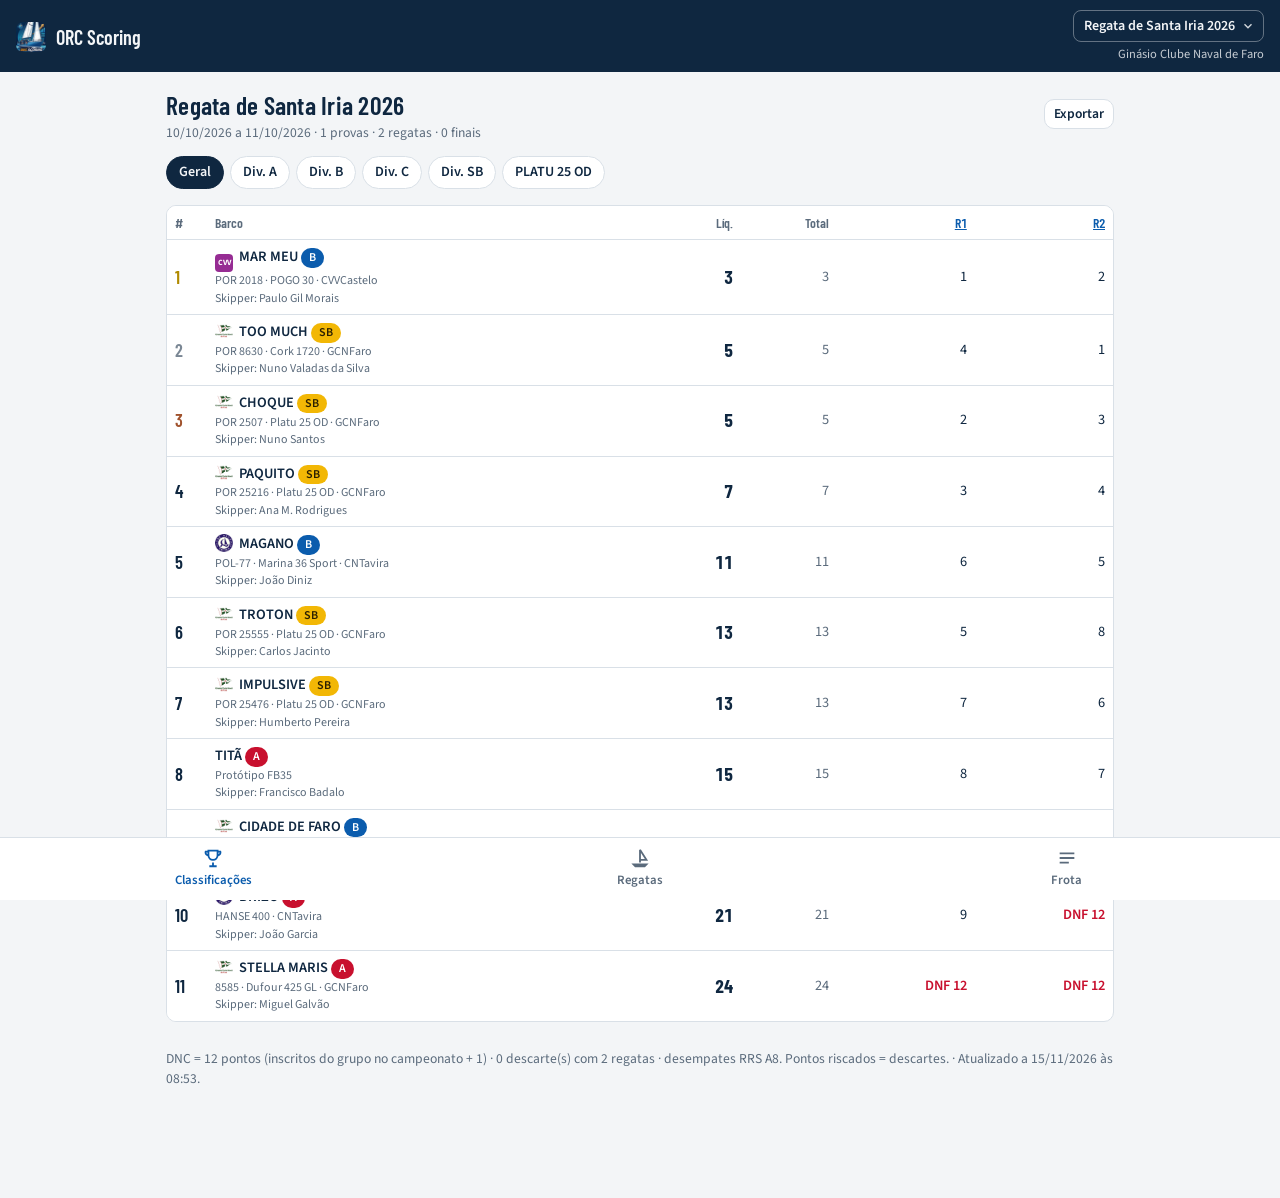
==== docs/index.html @ 65299225 "Nome da regata opcional (provas de regata única mostram o nome da prova) Co-Authored-By: Claude Opus" ====
<!DOCTYPE html>
<html lang="pt-PT">
<head>
<meta charset="utf-8">
<meta name="viewport" content="width=device-width, initial-scale=1, viewport-fit=cover">
<title>ORC Scoring</title>
<link rel="icon" href="img/icon-64.png" type="image/png">
<link rel="apple-touch-icon" href="img/apple-touch-icon.png">
<link rel="manifest" href="manifest.json">
<meta name="apple-mobile-web-app-title" content="ORC Scoring">
<meta name="theme-color" content="#0f2740">
<link rel="preconnect" href="https://fonts.googleapis.com">
<link rel="preconnect" href="https://fonts.gstatic.com" crossorigin>
<link href="https://fonts.googleapis.com/css2?family=Barlow+Condensed:wght@500;600;700&family=Source+Sans+3:wght@400;600;700&display=swap" rel="stylesheet">
<link rel="stylesheet" href="style.css?v=202611150919">
</head>
<body>
<header class="top" style="padding-top: max(10px, env(safe-area-inset-top));">
  <img class="burgee" src="img/icon-64.png" alt="">
  <div class="t">ORC Scoring</div>
  <div class="ctx"><label class="ctxBtn"><span id="ctxLabel">—</span><svg viewBox="0 0 24 24" fill="none" stroke="currentColor" stroke-width="2.4" aria-hidden="true"><path d="M6 9l6 6 6-6"/></svg><select id="ctxSel" aria-label="Campeonato"></select></label><div class="s" id="clubName"></div></div>
</header>
<main id="view"><div class="empty">A carregar dados…</div></main>
<nav class="bottom" id="nav">
  <a href="#classificacao" data-r="classificacao"><svg viewBox="0 0 24 24" fill="none" stroke="currentColor" stroke-width="2"><path d="M8 21h8M12 17v4M7 4h10v5a5 5 0 0 1-10 0z"/><path d="M17 5h3a3 3 0 0 1-3 4M7 5H4a3 3 0 0 0 3 4"/></svg>Classificações</a>
  <a href="#regatas" data-r="regatas"><svg viewBox="0 0 24 24" fill="none" stroke="currentColor" stroke-width="2"><path d="M12 3v14M12 3l7 11h-7M5 19h14l-2 2H7z"/></svg>Regatas</a>
  <a href="#frota" data-r="frota"><svg viewBox="0 0 24 24" fill="none" stroke="currentColor" stroke-width="2"><path d="M4 7h16M4 12h16M4 17h10"/></svg>Frota</a>
</nav>
<dialog id="dlg"><div class="dh"><h3 id="dlgT"></h3><button class="btn sm" id="dlgX" type="button">Fechar</button></div><div class="db" id="dlgB"></div></dialog>
<script src="engine.js?v=202611150919"></script>
<script src="app.js?v=202611150919"></script>
</body>
</html>
---- docs/style.css ----
:root {
  /* Painel de regata: tinta azul-marinho, papel claro, bandeiras de sinais como acentos. Layout: uma coluna, barra de navegação em baixo. */
  --bg: #f3f5f7;
  --surface: #ffffff;
  --ink: #0f2740;
  --muted: #5b6b7c;
  --line: #d9e0e7;
  --accent: #0b5cad;
  --accent-ink: #ffffff;
  --flag-y: #f2b705;
  --flag-r: #c8102e;
  --ok: #1d7a46;
  --warn: #a15c00;
  --chip: #e8eef5;
  --disc: #8a97a5;
  --font-display: "Barlow Condensed", "Arial Narrow", system-ui, sans-serif;
  --font-body: "Source Sans 3", "Segoe UI", system-ui, sans-serif;
  color-scheme: light;
}
@media (prefers-color-scheme: dark) {
  :root:not([data-theme="light"]) {
    --bg: #0b1622; --surface: #12212f; --ink: #e7eef5; --muted: #9db0c2; --line: #233648;
    --accent: #5ea8f2; --accent-ink: #06121e; --chip: #1b2f42; --ok: #4cc283; --warn: #f0b04a; --disc: #6f8193;
    color-scheme: dark;
  }
}
:root[data-theme="dark"] {
  --bg: #0b1622; --surface: #12212f; --ink: #e7eef5; --muted: #9db0c2; --line: #233648;
  --accent: #5ea8f2; --accent-ink: #06121e; --chip: #1b2f42; --ok: #4cc283; --warn: #f0b04a; --disc: #6f8193;
  color-scheme: dark;
}
* { box-sizing: border-box; }
html, body { margin: 0; height: 100%; }
body { background: var(--bg); color: var(--ink); font: 16px/1.45 var(--font-body); -webkit-text-size-adjust: 100%; }
button, input, select, textarea { font: inherit; color: inherit; }
a { color: var(--accent); }
h1, h2, h3 { font-family: var(--font-display); font-weight: 600; letter-spacing: .01em; margin: 0; text-wrap: balance; }
h1 { font-size: 1.6rem; } h2 { font-size: 1.3rem; } h3 { font-size: 1.1rem; }
.num, td.n, .tab { font-variant-numeric: tabular-nums; }

header.top { position: sticky; top: 0; z-index: 5; background: #0f2740; color: #f3f5f7; padding: 10px 16px 8px; display: flex; align-items: center; gap: 10px; }
header.top .burgee { width: 30px; height: 30px; flex: none; border-radius: 7px; }
header.top .t { font-family: var(--font-display); font-size: 1.25rem; font-weight: 600; line-height: 1.1; }
header.top .ctx { margin-left: auto; min-width: 0; max-width: 70%; display: flex; flex-direction: column; align-items: flex-end; gap: 3px; }
header.top .s { font-size: .78rem; opacity: .8; text-align: right; overflow: hidden; text-overflow: ellipsis; white-space: nowrap; max-width: 100%; }
.ctxBtn { position: relative; display: inline-flex; align-items: center; gap: 6px; max-width: 100%; min-width: 0; border: 1px solid rgba(255,255,255,.35); border-radius: 8px; padding: 5px 8px 5px 10px; font-size: .88rem; font-weight: 600; cursor: pointer; }
.ctxBtn:focus-within { outline: 2px solid #5ea8f2; outline-offset: 2px; }
#ctxLabel { overflow: hidden; text-overflow: ellipsis; white-space: nowrap; text-align: right; }
.ctxBtn svg { width: 14px; height: 14px; flex: none; opacity: .85; }
/* o seletor nativo fica invisível por cima: ao tocar abre a lista do sistema */
.ctxBtn select { position: absolute; inset: 0; width: 100%; height: 100%; opacity: 0; cursor: pointer; font-size: 16px; -webkit-appearance: none; appearance: none; }
.ctxBtn select option { color: #0f2740; }

main { max-width: 980px; margin: 0 auto; padding: 14px 16px 96px; display: flex; flex-direction: column; gap: 14px; }
nav.bottom { position: fixed; bottom: 0; left: 0; right: 0; z-index: 6; display: grid; grid-template-columns: repeat(3, 1fr); background: var(--surface); border-top: 1px solid var(--line); padding-bottom: env(safe-area-inset-bottom); }
nav.bottom a { text-align: center; padding: 9px 4px 10px; text-decoration: none; color: var(--muted); font-size: .8rem; font-weight: 600; display: flex; flex-direction: column; align-items: center; gap: 2px; }
nav.bottom a svg { width: 22px; height: 22px; }
nav.bottom a.on { color: var(--accent); }

.card { background: var(--surface); border: 1px solid var(--line); border-radius: 12px; padding: 14px; display: flex; flex-direction: column; gap: 10px; }
.row { display: flex; gap: 8px; align-items: center; flex-wrap: wrap; }
.spread { justify-content: space-between; }
.muted { color: var(--muted); }
.small { font-size: .85rem; }
.chip { display: inline-block; padding: 1px 8px; border-radius: 99px; background: var(--chip); font-size: .75rem; font-weight: 600; white-space: nowrap; }
.chip.div-A { background: #c8102e; color: #fff; } .chip.div-B { background: #0b5cad; color: #fff; }
.chip.div-C { background: #1d7a46; color: #fff; } .chip.div-SB { background: #f2b705; color: #2a1f00; }
.chip.div-OPEN { background: #6b4fa0; color: #fff; }
.chip.k-orc { background: #dbeafe; color: #0b3b75; } .chip.k-teste { background: #fff3c4; color: #5c4500; }
.chip.k-copiado, .chip.k-derivado { background: #ffe1d6; color: #7a2a0a; } .chip.k-manual { background: #eee; color: #444; }
.chip.k-classe { background: #e0f2e9; color: #134d2d; }
.chip.st-final { background: var(--ok); color: #fff; } .chip.st-provisoria { background: var(--flag-y); color: #2a1f00; }

.tabs { display: flex; gap: 6px; overflow-x: auto; padding-bottom: 2px; }
.tabs button { border: 1px solid var(--line); background: var(--surface); border-radius: 99px; padding: 5px 12px; font-size: .88rem; font-weight: 600; white-space: nowrap; cursor: pointer; }
.tabs button.on { background: var(--ink); color: var(--bg); border-color: var(--ink); }

.btn { border: 1px solid var(--line); background: var(--surface); border-radius: 10px; padding: 8px 12px; font-weight: 600; cursor: pointer; }
.btn.pri { background: var(--accent); color: var(--accent-ink); border-color: var(--accent); }
.btn.dang { color: var(--flag-r); }
.btn.sm { padding: 4px 9px; font-size: .85rem; }
.btn:disabled { opacity: .5; cursor: default; }
button:focus-visible, a:focus-visible, input:focus-visible, select:focus-visible { outline: 2px solid var(--accent); outline-offset: 2px; }

.scroll { overflow-x: auto; -webkit-overflow-scrolling: touch; border-radius: 10px; border: 1px solid var(--line); background: var(--surface); }
table { border-collapse: collapse; width: 100%; font-size: .9rem; }
th { font-family: var(--font-display); font-weight: 600; text-align: left; font-size: .85rem; color: var(--muted); padding: 7px 8px; border-bottom: 1px solid var(--line); white-space: nowrap; background: var(--surface); }
td { padding: 7px 8px; border-bottom: 1px solid var(--line); white-space: nowrap; }
tr:last-child td { border-bottom: 0; }
td.n, th.n { text-align: right; font-variant-numeric: tabular-nums; }
td.pos { font-family: var(--font-display); font-size: 1.15rem; font-weight: 600; width: 2.2em; }
td.boat { font-weight: 600; }
td.boat .sub { display: block; font-weight: 400; font-size: .75rem; color: var(--muted); }
.sticky { position: sticky; left: 0; background: var(--surface); z-index: 1; }
td.disc { color: var(--disc); }
td.disc span { text-decoration: line-through; }
td.code { color: var(--flag-r); font-weight: 600; }
td.net { font-family: var(--font-display); font-size: 1.15rem; font-weight: 700; }
tr.podium-1 td.pos { color: #b08a00; } tr.podium-2 td.pos { color: #7a8794; } tr.podium-3 td.pos { color: #a0522d; }

.list { display: flex; flex-direction: column; gap: 8px; }
.item { background: var(--surface); border: 1px solid var(--line); border-radius: 12px; padding: 11px 13px; display: flex; gap: 10px; align-items: center; text-decoration: none; color: inherit; }
.item .grow { flex: 1; min-width: 0; }
.item .title { font-weight: 700; }
.item .meta { font-size: .82rem; color: var(--muted); }
.item .idx { font-family: var(--font-display); font-size: 1.3rem; width: 2em; text-align: center; color: var(--muted); }

.warn { border-left: 4px solid var(--warn); background: color-mix(in srgb, var(--warn) 10%, var(--surface)); padding: 8px 10px; border-radius: 8px; font-size: .88rem; }
.info { border-left: 4px solid var(--accent); background: color-mix(in srgb, var(--accent) 8%, var(--surface)); padding: 8px 10px; border-radius: 8px; font-size: .88rem; }

label.f { display: flex; flex-direction: column; gap: 3px; font-size: .8rem; font-weight: 600; color: var(--muted); flex: 1 1 140px; }
label.f input, label.f select, label.f textarea { font-size: 1rem; font-weight: 400; color: var(--ink); padding: 7px 9px; border: 1px solid var(--line); border-radius: 8px; background: var(--bg); min-width: 0; }
.grid-f { display: flex; flex-wrap: wrap; gap: 10px; }
.fin-row { display: grid; grid-template-columns: 1fr 104px 84px 30px; gap: 6px; align-items: center; }
.fin-row select, .fin-row input { padding: 7px 6px; border: 1px solid var(--line); border-radius: 8px; background: var(--bg); min-width: 0; width: 100%; }
.fin-row .x { border: 0; background: none; color: var(--flag-r); font-size: 1.2rem; cursor: pointer; }
.photo img { max-width: 100%; border-radius: 10px; border: 1px solid var(--line); }
.empty { text-align: center; color: var(--muted); padding: 24px 8px; }
.kpis { display: grid; grid-template-columns: repeat(3, 1fr); gap: 8px; }
.kpi { background: var(--surface); border: 1px solid var(--line); border-radius: 12px; padding: 9px 11px; }
.kpi b { display: block; font-family: var(--font-display); font-size: 1.5rem; line-height: 1.1; }
.kpi span { font-size: .78rem; color: var(--muted); }
dialog { border: 1px solid var(--line); border-radius: 14px; padding: 0; width: min(560px, 94vw); background: var(--surface); color: var(--ink); }
dialog::backdrop { background: rgba(5, 15, 25, .55); }
dialog .dh { padding: 12px 14px; border-bottom: 1px solid var(--line); display: flex; justify-content: space-between; align-items: center; }
dialog .db { padding: 14px; display: flex; flex-direction: column; gap: 10px; max-height: 70vh; overflow: auto; }
.toast { position: fixed; inset: auto; top: max(12px, env(safe-area-inset-top)); right: 12px; left: auto; bottom: auto; margin: 0; max-width: min(360px, calc(100vw - 24px)); border: 0; background: var(--ink); color: var(--bg); padding: 10px 14px; border-radius: 10px; font-size: .9rem; z-index: 1000; box-shadow: 0 6px 20px rgba(0, 0, 0, .25); }
@media (prefers-reduced-motion: no-preference) { .toast { animation: toastIn .2s ease-out; } @keyframes toastIn { from { transform: translateY(-8px); opacity: .4; } } }
@media (min-width: 700px) { .kpis { grid-template-columns: repeat(4, 1fr); } }

.clogo { width: 18px; height: 18px; border-radius: 4px; vertical-align: -4px; margin-right: 6px; object-fit: contain; display: inline-flex; align-items: center; justify-content: center; font: 700 8px/1 var(--font-body); color: #fff; letter-spacing: -.02em; flex: none; }
img.clogo { background: #fff; }
.clogo.big { width: 36px; height: 36px; border-radius: 8px; font-size: 12px; margin-right: 0; }
/* telemóvel: título mais pequeno e o nome do evento pode ocupar 2 linhas (alinhado à direita) */
@media (max-width: 480px) {
  header.top .t { font-size: 1.05rem; white-space: nowrap; }
  header.top .ctx { max-width: 64%; }
  #ctxLabel { white-space: normal; display: -webkit-box; -webkit-line-clamp: 2; -webkit-box-orient: vertical; line-height: 1.2; }
}
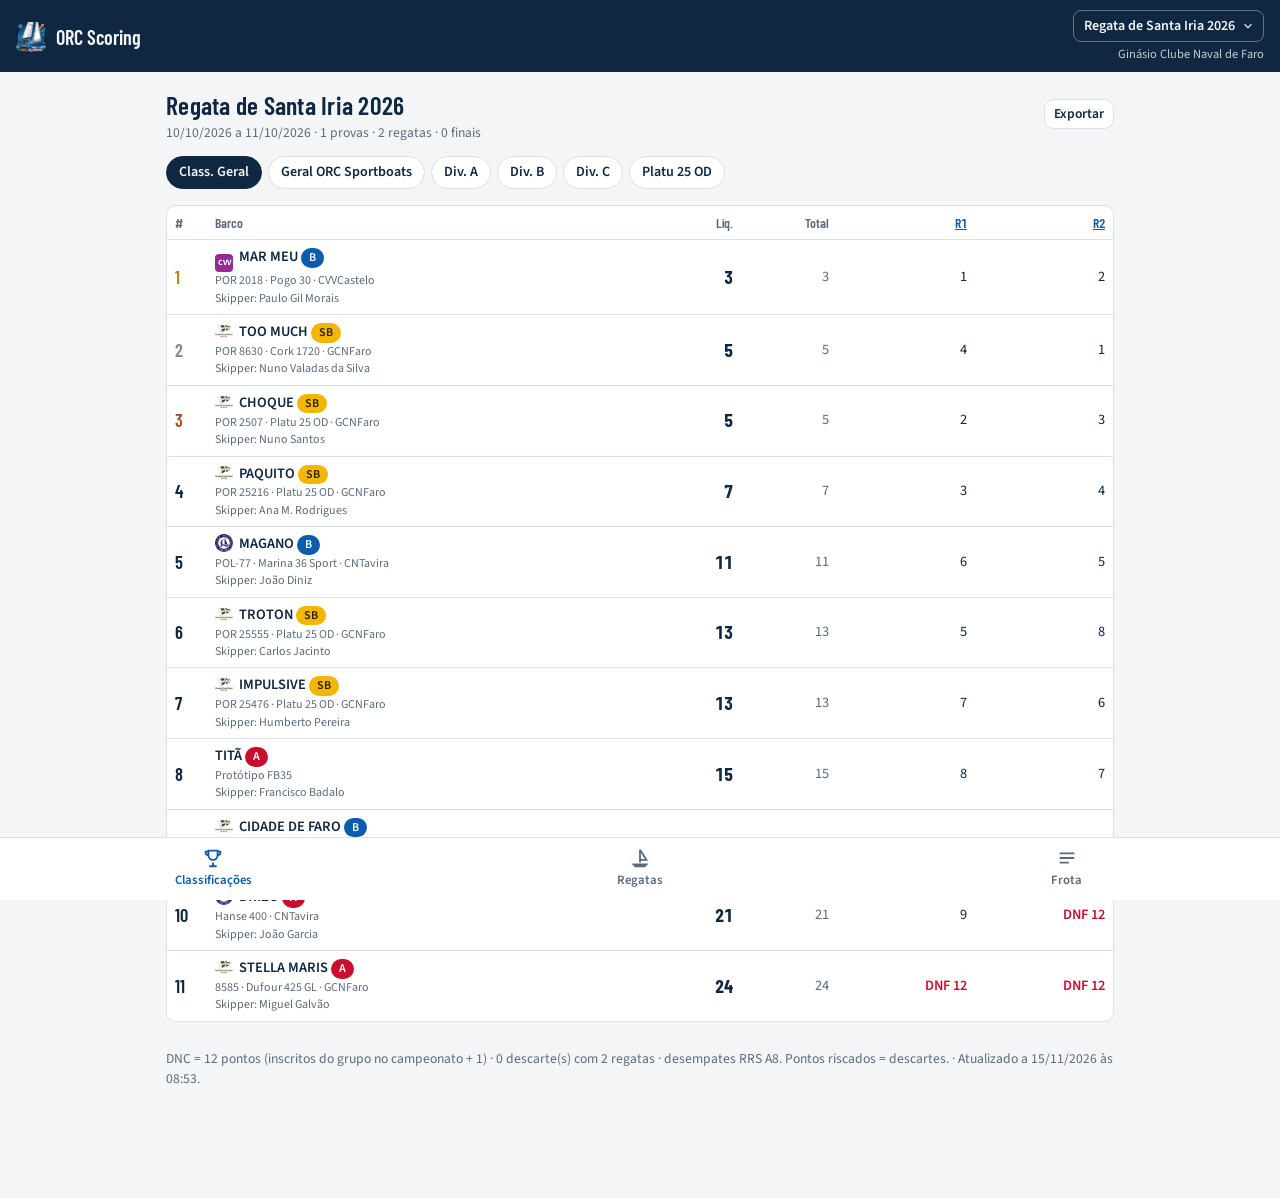
==== commit 6186682a: "Separadores Class. Geral, Cruzeiros, Sportboats, Open, Div.; nomes em maiúsculas e modelos uniformes" ====
--- a/docs/index.html
+++ b/docs/index.html
@@ -12,7 +12,7 @@
 <link rel="preconnect" href="https://fonts.googleapis.com">
 <link rel="preconnect" href="https://fonts.gstatic.com" crossorigin>
 <link href="https://fonts.googleapis.com/css2?family=Barlow+Condensed:wght@500;600;700&family=Source+Sans+3:wght@400;600;700&display=swap" rel="stylesheet">
-<link rel="stylesheet" href="style.css?v=202611150919">
+<link rel="stylesheet" href="style.css?v=202611151017">
 </head>
 <body>
 <header class="top" style="padding-top: max(10px, env(safe-area-inset-top));">
@@ -27,7 +27,7 @@
   <a href="#frota" data-r="frota"><svg viewBox="0 0 24 24" fill="none" stroke="currentColor" stroke-width="2"><path d="M4 7h16M4 12h16M4 17h10"/></svg>Frota</a>
 </nav>
 <dialog id="dlg"><div class="dh"><h3 id="dlgT"></h3><button class="btn sm" id="dlgX" type="button">Fechar</button></div><div class="db" id="dlgB"></div></dialog>
-<script src="engine.js?v=202611150919"></script>
-<script src="app.js?v=202611150919"></script>
+<script src="engine.js?v=202611151017"></script>
+<script src="app.js?v=202611151017"></script>
 </body>
 </html>
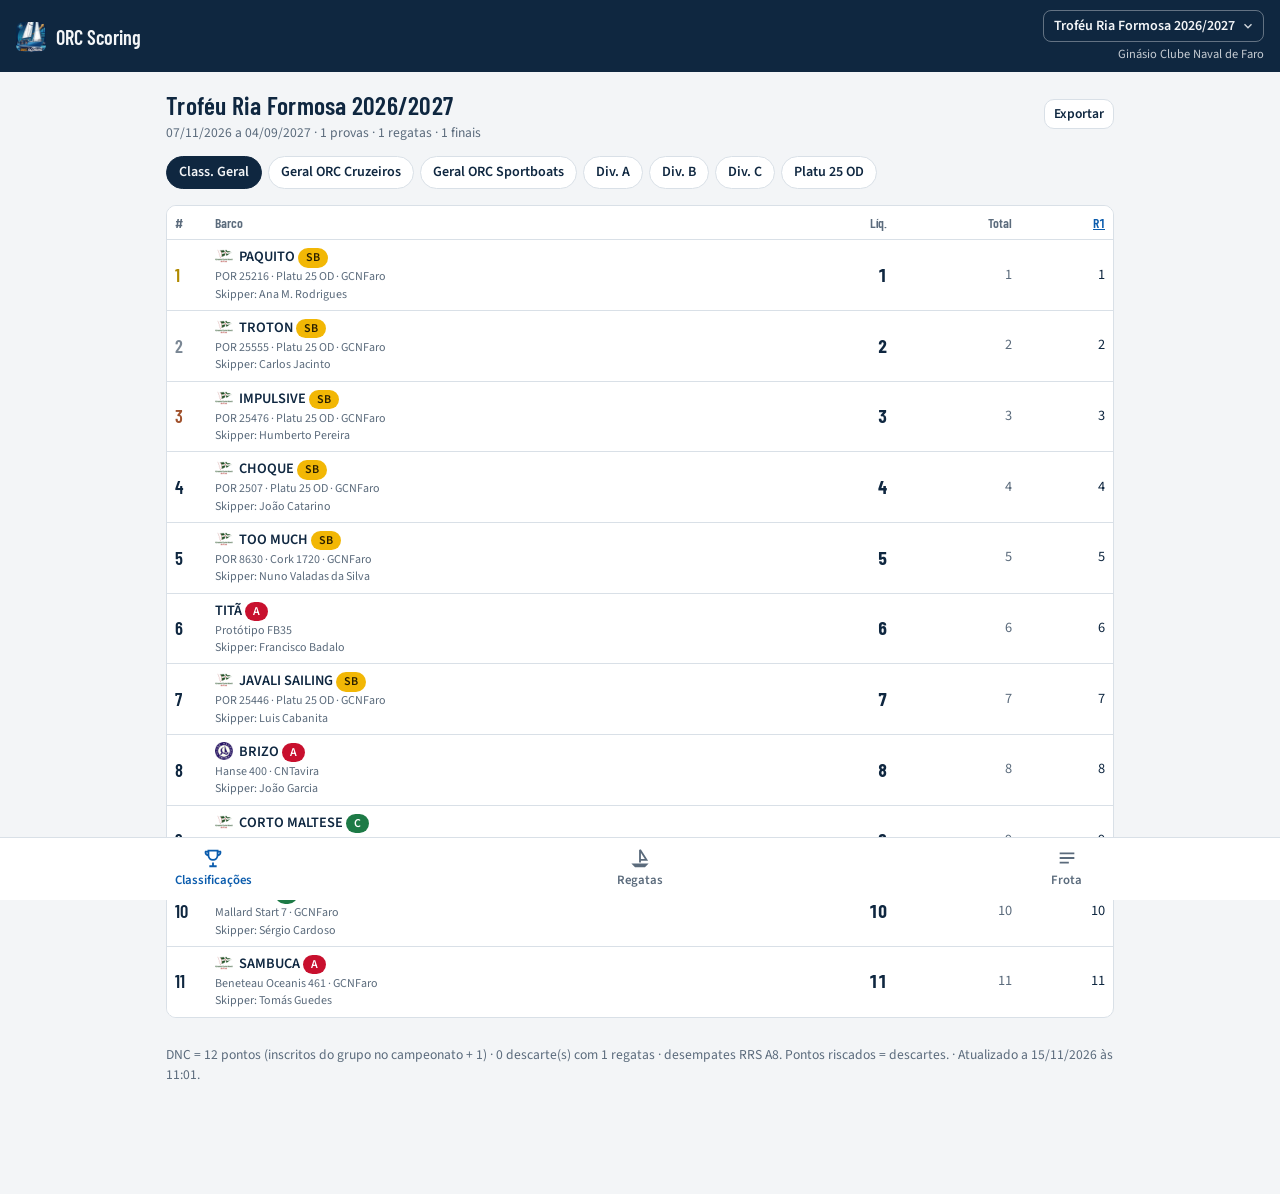
==== commit 60bbc82f: "Regata com separadores Classificação e Chegadas; só Exportar por baixo da tabela Co-Authored-By: Cla" ====
--- a/docs/index.html
+++ b/docs/index.html
@@ -12,7 +12,7 @@
 <link rel="preconnect" href="https://fonts.googleapis.com">
 <link rel="preconnect" href="https://fonts.gstatic.com" crossorigin>
 <link href="https://fonts.googleapis.com/css2?family=Barlow+Condensed:wght@500;600;700&family=Source+Sans+3:wght@400;600;700&display=swap" rel="stylesheet">
-<link rel="stylesheet" href="style.css?v=202611151017">
+<link rel="stylesheet" href="style.css?v=202611151123">
 </head>
 <body>
 <header class="top" style="padding-top: max(10px, env(safe-area-inset-top));">
@@ -27,7 +27,7 @@
   <a href="#frota" data-r="frota"><svg viewBox="0 0 24 24" fill="none" stroke="currentColor" stroke-width="2"><path d="M4 7h16M4 12h16M4 17h10"/></svg>Frota</a>
 </nav>
 <dialog id="dlg"><div class="dh"><h3 id="dlgT"></h3><button class="btn sm" id="dlgX" type="button">Fechar</button></div><div class="db" id="dlgB"></div></dialog>
-<script src="engine.js?v=202611151017"></script>
-<script src="app.js?v=202611151017"></script>
+<script src="engine.js?v=202611151123"></script>
+<script src="app.js?v=202611151123"></script>
 </body>
 </html>
--- a/docs/style.css
+++ b/docs/style.css
@@ -137,3 +137,7 @@
   header.top .ctx { max-width: 64%; }
   #ctxLabel { white-space: normal; display: -webkit-box; -webkit-line-clamp: 2; -webkit-box-orient: vertical; line-height: 1.2; }
 }
+/* separadores da regata (Classificação | Chegadas): barra segmentada, distinta dos filtros de subclasse */
+.tabs.rtabs { gap: 0; border: 1px solid var(--line); border-radius: 10px; padding: 3px; background: var(--surface); margin: 4px 0 2px; }
+.tabs.rtabs button { flex: 1; border: 0; border-radius: 8px; padding: 8px 10px; font-size: .95rem; background: transparent; }
+.tabs.rtabs button.on { background: var(--ink); color: var(--bg); }
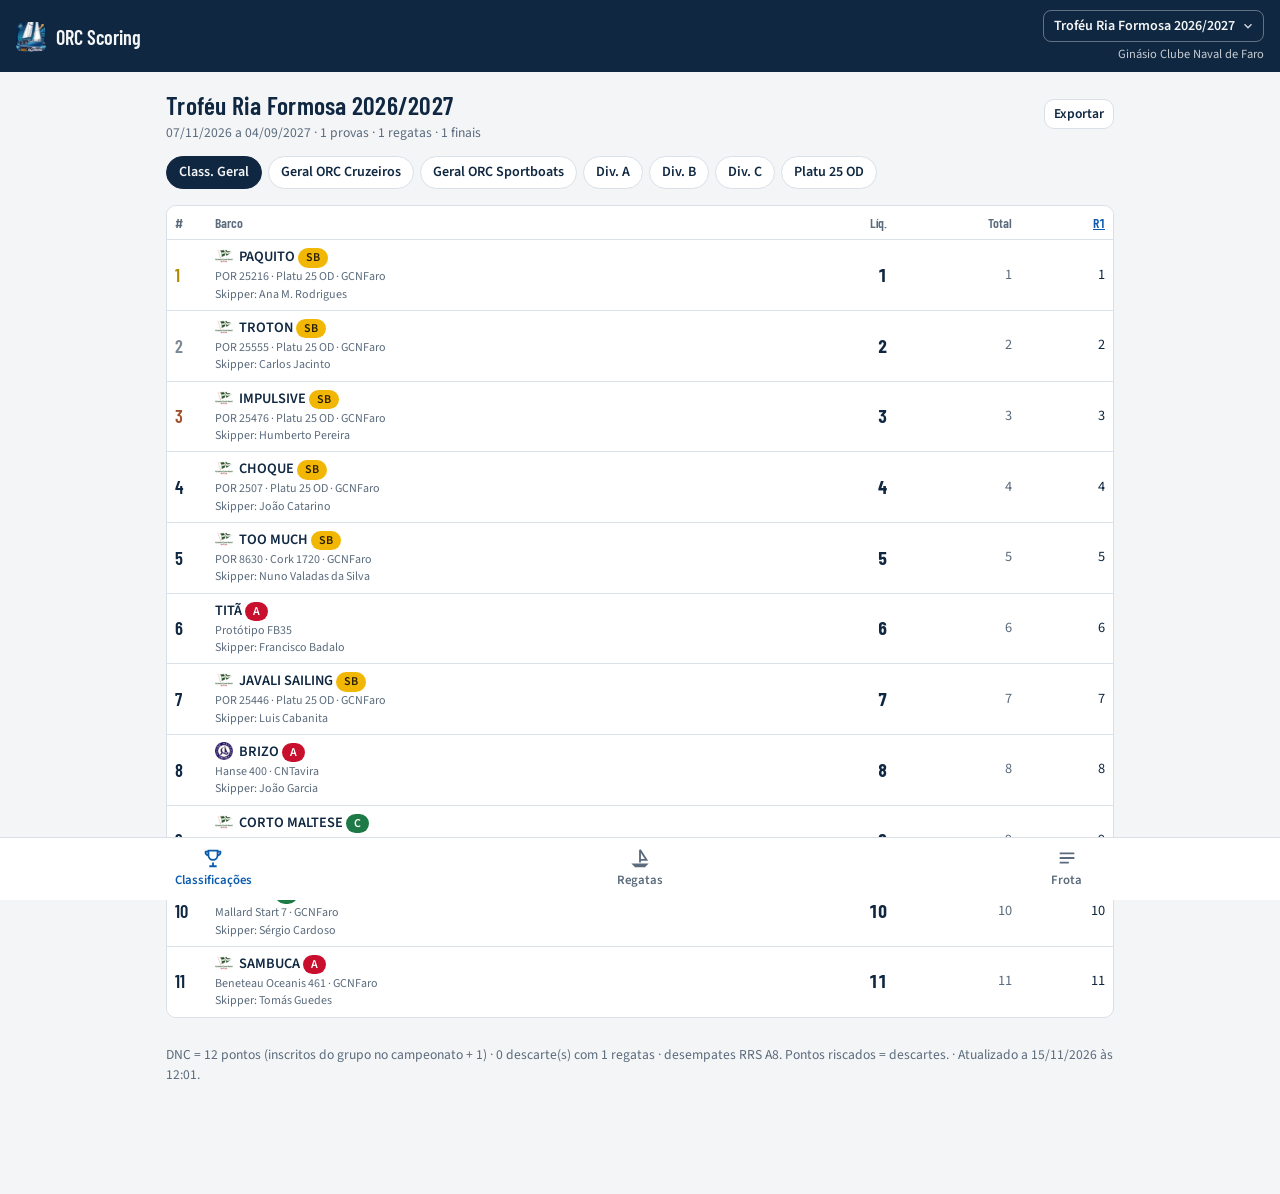
==== commit 3a42ec2a: "Botão Site público (abrir, copiar, partilhar), link ?c= abre o campeonato, pré-visualização ao parti" ====
--- a/docs/index.html
+++ b/docs/index.html
@@ -9,10 +9,16 @@
 <link rel="manifest" href="manifest.json">
 <meta name="apple-mobile-web-app-title" content="ORC Scoring">
 <meta name="theme-color" content="#0f2740">
+<meta name="description" content="Classificações e resultados das regatas ORC.">
+<meta property="og:type" content="website">
+<meta property="og:site_name" content="ORC Scoring">
+<meta property="og:title" content="ORC Scoring · Resultados">
+<meta property="og:description" content="Classificações e resultados das regatas ORC.">
+<meta property="og:image" content="https://nunomavsilva.github.io/orc-scoring/img/icon-512.png">
 <link rel="preconnect" href="https://fonts.googleapis.com">
 <link rel="preconnect" href="https://fonts.gstatic.com" crossorigin>
 <link href="https://fonts.googleapis.com/css2?family=Barlow+Condensed:wght@500;600;700&family=Source+Sans+3:wght@400;600;700&display=swap" rel="stylesheet">
-<link rel="stylesheet" href="style.css?v=202611151123">
+<link rel="stylesheet" href="style.css?v=202611151325">
 </head>
 <body>
 <header class="top" style="padding-top: max(10px, env(safe-area-inset-top));">
@@ -27,7 +33,7 @@
   <a href="#frota" data-r="frota"><svg viewBox="0 0 24 24" fill="none" stroke="currentColor" stroke-width="2"><path d="M4 7h16M4 12h16M4 17h10"/></svg>Frota</a>
 </nav>
 <dialog id="dlg"><div class="dh"><h3 id="dlgT"></h3><button class="btn sm" id="dlgX" type="button">Fechar</button></div><div class="db" id="dlgB"></div></dialog>
-<script src="engine.js?v=202611151123"></script>
-<script src="app.js?v=202611151123"></script>
+<script src="engine.js?v=202611151325"></script>
+<script src="app.js?v=202611151325"></script>
 </body>
 </html>
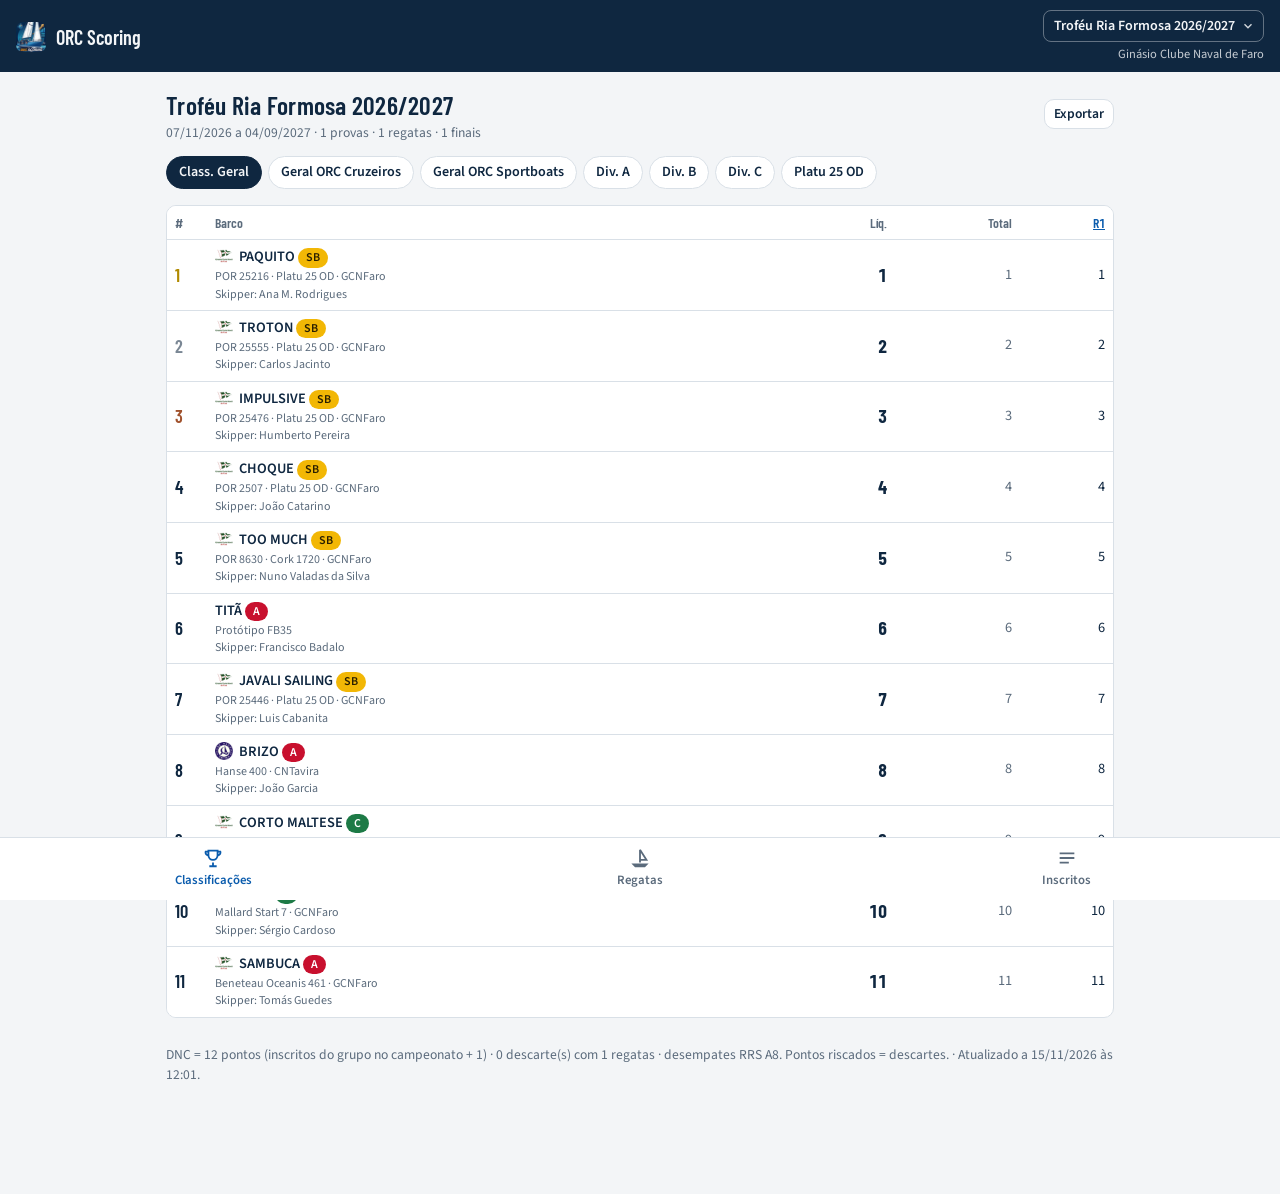
==== commit 556819d3: "Site público: Frota passa a Inscritos (só a lista do campeonato e por prova) Co-Authored-By: Claude " ====
--- a/docs/index.html
+++ b/docs/index.html
@@ -18,7 +18,7 @@
 <link rel="preconnect" href="https://fonts.googleapis.com">
 <link rel="preconnect" href="https://fonts.gstatic.com" crossorigin>
 <link href="https://fonts.googleapis.com/css2?family=Barlow+Condensed:wght@500;600;700&family=Source+Sans+3:wght@400;600;700&display=swap" rel="stylesheet">
-<link rel="stylesheet" href="style.css?v=202611151325">
+<link rel="stylesheet" href="style.css?v=202611151331">
 </head>
 <body>
 <header class="top" style="padding-top: max(10px, env(safe-area-inset-top));">
@@ -33,7 +33,7 @@
   <a href="#frota" data-r="frota"><svg viewBox="0 0 24 24" fill="none" stroke="currentColor" stroke-width="2"><path d="M4 7h16M4 12h16M4 17h10"/></svg>Frota</a>
 </nav>
 <dialog id="dlg"><div class="dh"><h3 id="dlgT"></h3><button class="btn sm" id="dlgX" type="button">Fechar</button></div><div class="db" id="dlgB"></div></dialog>
-<script src="engine.js?v=202611151325"></script>
-<script src="app.js?v=202611151325"></script>
+<script src="engine.js?v=202611151331"></script>
+<script src="app.js?v=202611151331"></script>
 </body>
 </html>
